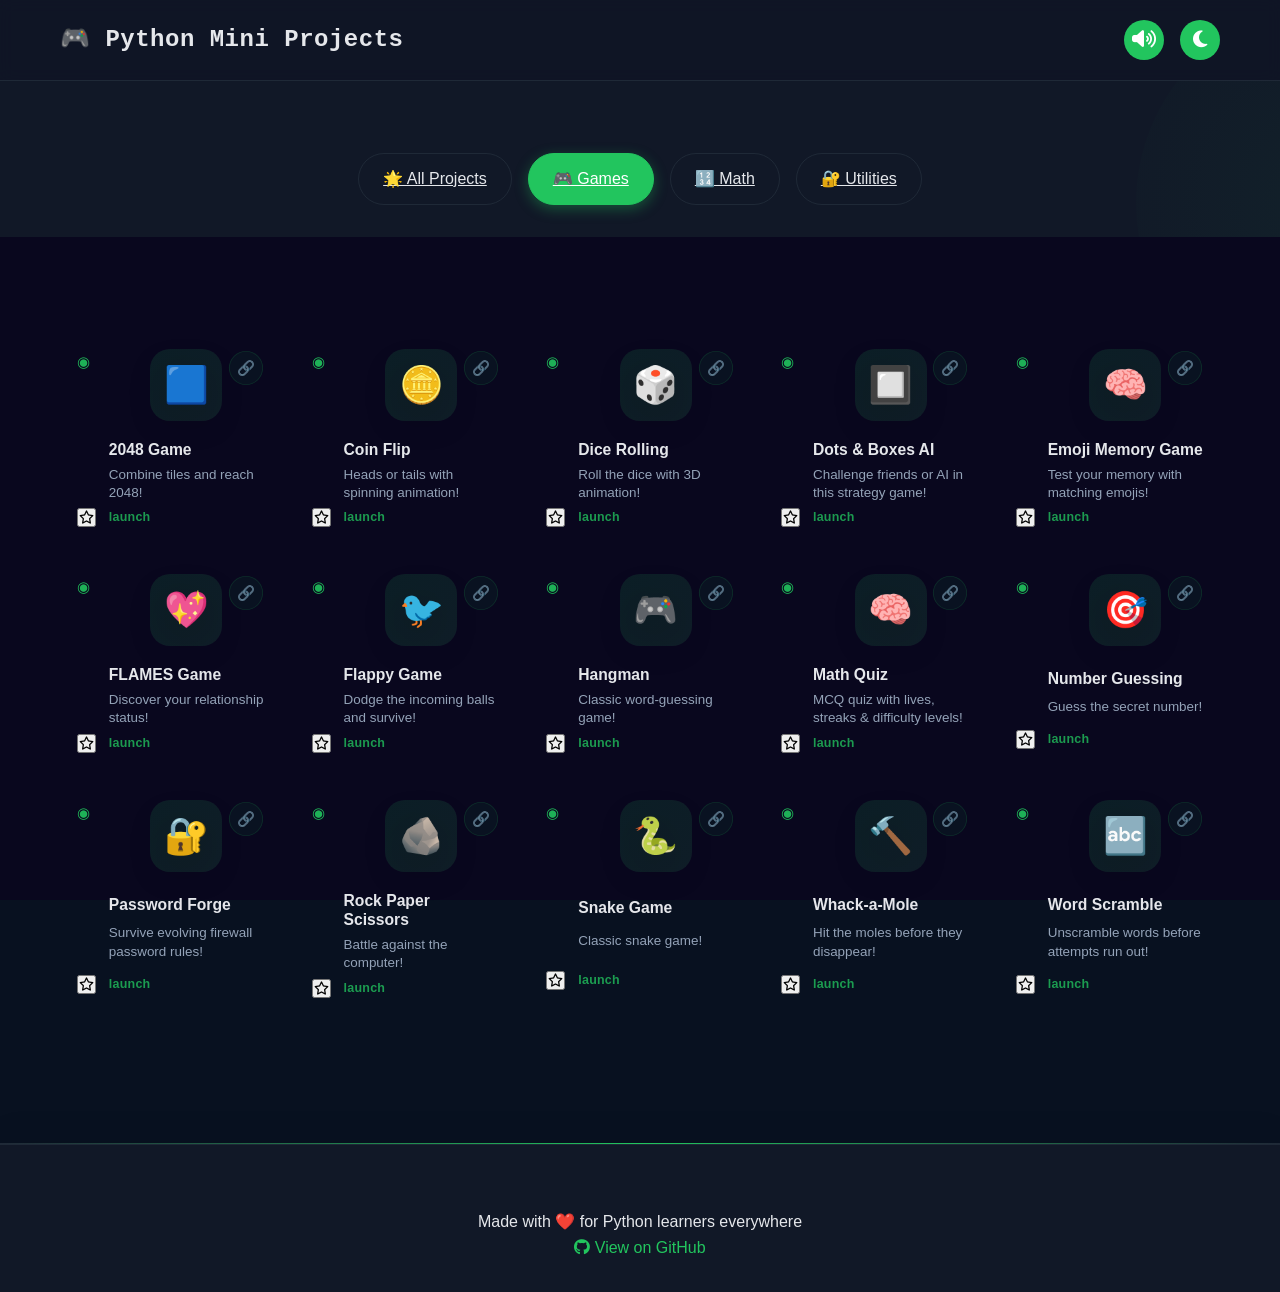
==== web-app/games.html @ 98b69ad3 "Merge pull request #432 from nishtha-agarwal-211/fix/ui-distortion-sorting-419 fix(web-app): fix UI " ====
<!DOCTYPE html>
<html lang="en">

<head>
    <meta charset="UTF-8">
    <meta name="viewport" content="width=device-width, initial-scale=1.0">
    <meta name="description" content="Play beginner-friendly Python game projects in your browser—arcade games, puzzles, and more.">
    <meta name="color-scheme" content="dark light">
    <meta id="themeColorMeta" name="theme-color" content="#0f172a">
    <meta property="og:title" content="Games — Python Mini Projects">
    <meta property="og:description" content="Interactive games—no install required.">
    <meta property="og:type" content="website">
    <title>Games - Python Mini Projects</title>
    <link rel="icon" href="assets/favicon.svg" type="image/svg+xml">
    <link rel="stylesheet" href="css/styles.css">
    <link rel="stylesheet" href="https://cdnjs.cloudflare.com/ajax/libs/font-awesome/6.4.0/css/all.min.css">
    <style>
        /* ── Page background ── */
        body[data-page="games"] {
            background-image: url('assets/games-bg.jpg');
            background-size: cover;
            background-attachment: fixed;
            background-position: center;
        }

        /* Overlay so cards stay readable */
        body[data-page="games"]::before {
            content: '';
            position: fixed;
            inset: 0;
            background: rgba(10, 4, 30, 0.72);
            z-index: 0;
            pointer-events: none;
        }

        body[data-page="games"] .navbar,
        body[data-page="games"] main,
        body[data-page="games"] .footer {
            position: relative;
            z-index: 1;
        }

        /* Light mode overlay */
        [data-theme="light"] body[data-page="games"]::before {
            background: rgba(237, 233, 254, 0.80);
        }

        /* Active tab highlight for this page */
        .tab[data-category="games"] {
            background: var(--primary-color);
            border-color: var(--primary-color);
            color: white;
        }
    </style>
</head>

<body data-page="games">
    <a href="#main-content" class="skip-link">🚀 Skip to main content</a>

    <!-- Navigation -->
    <nav class="navbar" aria-label="Primary">
        <div class="container">
            <div class="logo">
                <h1>🎮 Python Mini Projects</h1>
            </div>
            <div class="nav-controls">
                <button type="button" class="sound-toggle" id="soundToggle" aria-label="Mute sounds">
                    <i class="fas fa-volume-up" aria-hidden="true"></i>
                </button>
                <button type="button" class="theme-toggle" id="themeToggle" aria-label="Switch to light mode">
                    <i class="fas fa-moon" aria-hidden="true"></i>
                </button>
            </div>
        </div>
    </nav>

    <main id="main-content" tabindex="-1">

        <!-- Category Tabs -->
        <section class="tabs-section" aria-label="Project categories">
            <div class="container">
                <div class="tabs-wrapper">
                    <div class="tabs" role="tablist" aria-label="Project categories">
                        <a href="index.html" class="tab" role="tab">🌟 All Projects</a>
                        <a href="games.html" class="tab active" role="tab" aria-selected="true">🎮 Games</a>
                        <a href="math.html" class="tab" role="tab">🔢 Math</a>
                        <a href="utilities.html" class="tab" role="tab">🔐 Utilities</a>
                    </div>
                </div>
            </div>
        </section>

        <!-- Projects Grid — Games only -->
        <section class="projects-section" aria-label="Game Projects">
            <div class="container">
                <div class="projects-grid" id="projectsGrid">

                    <div class="project-card" data-category="games" data-project="2048-game">
                        <div class="card-icon">🟦</div>
                        <h3>2048 Game</h3>
                        <p>Combine tiles and reach 2048!</p>
                        <button class="btn-play">Try It</button>
                    </div>

                    <div class="project-card" data-category="games" data-project="coin-flip">
                        <div class="card-icon">🪙</div>
                        <h3>Coin Flip</h3>
                        <p>Heads or tails with spinning animation!</p>
                        <button class="btn-play">Try It</button>
                    </div>

                    <div class="project-card" data-category="games" data-project="dice-rolling">
                        <div class="card-icon">🎲</div>
                        <h3>Dice Rolling</h3>
                        <p>Roll the dice with 3D animation!</p>
                        <button class="btn-play">Try It</button>
                    </div>

                    <div class="project-card" data-category="games" data-project="dots-boxes">
                        <div class="card-icon">🔲</div>
                        <h3>Dots &amp; Boxes AI</h3>
                        <p>Challenge friends or AI in this strategy game!</p>
                        <button class="btn-play">Try It</button>
                    </div>

                    <div class="project-card" data-category="games" data-project="emoji-memory">
                        <div class="card-icon">🧠</div>
                        <h3>Emoji Memory Game</h3>
                        <p>Test your memory with matching emojis!</p>
                        <button class="btn-play">Try It</button>
                    </div>

                    <div class="project-card" data-category="games" data-project="flames">
                        <div class="card-icon">💖</div>
                        <h3>FLAMES Game</h3>
                        <p>Discover your relationship status!</p>
                        <button class="btn-play">Try It</button>
                    </div>

                    <div class="project-card" data-category="games" data-project="flappy-game">
                        <div class="card-icon">🐦</div>
                        <h3>Flappy Game</h3>
                        <p>Dodge the incoming balls and survive!</p>
                        <button class="btn-play">Try It</button>
                    </div>

                    <div class="project-card" data-category="games" data-project="hangman">
                        <div class="card-icon">🎮</div>
                        <h3>Hangman</h3>
                        <p>Classic word-guessing game!</p>
                        <button class="btn-play">Try It</button>
                    </div>

                    <div class="project-card" data-category="games" data-project="math-quiz">
                        <div class="card-icon">🧠</div>
                        <h3>Math Quiz</h3>
                        <p>MCQ quiz with lives, streaks & difficulty levels!</p>
                        <button class="btn-play">Try It</button>
                    </div>

                    <div class="project-card" data-category="games" data-project="number-guessing">
                        <div class="card-icon">🎯</div>
                        <h3>Number Guessing</h3>
                        <p>Guess the secret number!</p>
                        <button class="btn-play">Try It</button>
                    </div>

                    <div class="project-card" data-category="games" data-project="password-forge">
                        <div class="card-icon">🔐</div>
                        <h3>Password Forge</h3>
                        <p>Survive evolving firewall password rules!</p>
                        <button class="btn-play">Try It</button>
                    </div>

                    <div class="project-card" data-category="games" data-project="rock-paper-scissor">
                        <div class="card-icon">🪨</div>
                        <h3>Rock Paper Scissors</h3>
                        <p>Battle against the computer!</p>
                        <button class="btn-play">Try It</button>
                    </div>

                    <div class="project-card" data-category="games" data-project="snake-game">
                        <div class="card-icon">🐍</div>
                        <h3>Snake Game</h3>
                        <p>Classic snake game!</p>
                        <button class="btn-play">Try It</button>
                    </div>

                    <div class="project-card" data-category="games" data-project="whack-a-mole">
                        <div class="card-icon">🔨</div>
                        <h3>Whack-a-Mole</h3>
                        <p>Hit the moles before they disappear!</p>
                        <button class="btn-play">Try It</button>
                    </div>

                    <div class="project-card" data-category="games" data-project="word-scramble">
                        <div class="card-icon">🔤</div>
                        <h3>Word Scramble</h3>
                        <p>Unscramble words before attempts run out!</p>
                        <button class="btn-play">Try It</button>
                    </div>

                </div><!-- /projects-grid -->
            </div>
        </section>

    </main>

    <!-- Project Modal -->
    <div class="modal" id="projectModal" role="dialog" aria-modal="true"
         aria-labelledby="modalDialogTitle" aria-hidden="true">
        <div class="modal-content">
            <h2 id="modalDialogTitle" class="modal-dialog-title visually-hidden" tabindex="-1">Interactive project</h2>
            <button type="button" class="modal-close" id="modalClose"
                    aria-label="Close project dialog">&times;</button>
            <div id="modalBody"></div>
        </div>
    </div>

    <button type="button" class="back-to-top" id="backToTop" aria-label="Back to top" title="Back to top">
        <i class="fas fa-arrow-up" aria-hidden="true"></i>
    </button>

    <footer class="footer">
        <div class="container">
            <p>Made with ❤️ for Python learners everywhere</p>
            <p>
                <a href="https://github.com/steam-bell-92/python-mini-project"
                   target="_blank" rel="noopener noreferrer">
                    <i class="fab fa-github" aria-hidden="true"></i> View on GitHub
                </a>
            </p>
        </div>
    </footer>

    <script src="js/audio.js"></script>
    <script src="js/projects/rock-paper-scissor.js"></script>
    <script src="js/projects/dice-rolling.js"></script>
    <script src="js/projects/coin-flip.js"></script>
    <script src="js/projects/number-guessing.js"></script>
    <script src="js/projects/hangman.js"></script>
    <script src="js/projects/flames.js"></script>
    <script src="js/projects/dots-boxes.js"></script> 
    <script src="js/projects/password-forge.js"></script> 
    <script src="js/projects/snake.js"></script> 
    <script src="js/projects/emoji-memory-game.js"></script>
    <script src="js/projects/whack-a-mole.js"></script>
    <script src="js/projects/2048-game.js"></script>        
    <script src="js/projects/fibonacci.js"></script>
    <script src="js/projects/pascal-triangle.js"></script>
    <script src="js/projects/calculator.js"></script>
    <script src="js/projects/collatz.js"></script>
    <script src="js/projects/armstrong.js"></script>
    <script src="js/projects/prime-analyzer.js"></script>
    <script src="js/projects/projectile-motion.js"></script>
    <script src="js/projects/progression-recognizer.js"></script>
    <script src="js/projects/coordinate-polar-transform.js"></script>
    <script src="js/projects/derivative-calculator.js"></script>
    <script src="js/projects/morse-code.js"></script>
    <script src="js/projects/tower-of-hanoi.js"></script>
    <script src="js/projects/math-quiz.js"></script>
    <script src="js/projects/simon-says.js"></script>
    <script src="js/projects/flappy-game.js"></script>
    <script src="js/projects/tic-tac-toe.js"></script>
    <script src="js/projects/2048-game.js"></script>
    <script src="js/projects/dots-boxes.js"></script>
    <script src="js/projects/emoji-memory-game.js"></script>
    <script src="js/projects/number-converter.js"></script>
    <script src="js/projects/password-forge.js"></script>
    <script src="js/projects/typing-speed-tester.js"></script>
    <script src="js/projects/whack-a-mole.js"></script>
    <script src="js/projects/word-scramble.js"></script>
    <script src="js/projects/snake.js"></script>
    <script src="js/projects/spot-the-difference.js"></script>
    <script src="js/projects.js"></script>
    <script src="js/main.js"></script>

</body>
</html>
---- web-app/css/styles.css ----
/* ── Google Fonts ── */
@import url('https://fonts.googleapis.com/css2?family=Fredoka:wght@400;500;600;700&family=DM+Sans:ital,opsz,wght@0,9..40,300;0,9..40,400;0,9..40,500;0,9..40,600;1,9..40,400&display=swap');

/* ═══════════════════════════════════════
   CSS VARIABLES
═══════════════════════════════════════ */
:root {
    --accent-color: #22c55e;
    --primary-color: var(--accent-color);
    --secondary-color: #06b6d4;
    --success-color: #10b981;
    --danger-color: #ef4444;
    --warning-color: #f59e0b;
    --bg-color: #081120;
    --surface-color: #111827;
    --panel-color: #0f172a;
    --control-color: #172033;
    --text-color: #e5e7eb;
    --text-secondary: #94a3b8;
    --border-color: #1f2937;
    --accent-soft: rgba(34, 197, 94, 0.14);
    --accent-border: rgba(34, 197, 94, 0.35);
    --overlay-color: rgba(8, 17, 32, 0.78);
    --on-accent: #ffffff;
    --shadow: 0 10px 30px rgba(0, 0, 0, 0.3);
    --shadow-modal: 0 25px 50px -12px rgba(0, 0, 0, 0.45);
    --transition: all 0.3s cubic-bezier(0.4, 0, 0.2, 1);
    --transition-fast: 0.15s cubic-bezier(0.4, 0, 0.2, 1);
    --motion-duration: 0.3s;

    --hero-green-200: #bbf7d0;
    --hero-green-300: #86efac;
    --hero-green-400: #4ade80;
    --hero-green-500: #22c55e;
    --hero-green-600: #05431c;
    --hero-green-nav-bg:  #0d2118;
    --hero-green-border:  rgba(74, 222, 128, 0.35);
    --hero-green-glow:    rgba(34, 197, 94, 0.28);
    --hero-font-display: 'Fredoka', 'Segoe UI', sans-serif;
    --hero-font-body:    'DM Sans', 'Segoe UI', sans-serif;
}

[data-theme="light"] {
    --primary-color:   #16a34a;
    --secondary-color: #22c55e;
    --bg-color:        #f0fdf4;
    --surface-color:   #ffffff;
    --border-color:    #bbf7d0;
    --shadow: 0 20px 60px rgba(34, 197, 94, 0.22);
    --shadow-modal: 0 35px 80px -12px rgba(22, 163, 74, 0.35);
    --text-color:      #0f172a;
    --text-secondary:  #64748b;

    --hero-green-nav-bg:  #e8faf0;
    --hero-green-border:  rgba(22, 163, 74, 0.30);
    --hero-green-glow:    rgba(22, 163, 74, 0.15);
}

/* ═══════════════════════════════════════
   RESET & BASE
═══════════════════════════════════════ */
*, *::before, *::after {
    margin: 0;
    padding: 0;
    box-sizing: border-box;
}

html {
    scroll-behavior: smooth;
}

[data-theme="light"] {
    --bg-color: #f8fafc;
    --surface-color: #ffffff;
    --panel-color: #f1f5f9;
    --control-color: #ffffff;
    --text-color: #1f2937;
    --text-secondary: #6b7280;
    --border-color: #d8dee8;
    --accent-soft: rgba(34, 197, 94, 0.1);
    --accent-border: rgba(34, 197, 94, 0.26);
    --overlay-color: rgba(15, 23, 42, 0.46);
    --shadow: 0 10px 30px rgba(0, 0, 0, 0.1);
    --shadow-modal: 0 25px 50px -12px rgba(15, 23, 42, 0.18);
}

* {
    margin: 0;
    padding: 0;
    box-sizing: border-box;
}

body {
    font-family: 'Space Grotesk', 'Segoe UI', sans-serif;
    background: var(--bg-color);
    color: var(--text-color);
    line-height: 1.6;
    transition: background-color var(--motion-duration) ease, color var(--motion-duration) ease;
    /* padding-bottom: 6rem; */
}

#main-content {
    scroll-margin-top: 5.5rem;
}

.container {
    max-width: 1200px;
    margin: 0 auto;
    padding: 0 20px;
}

/* ═══════════════════════════════════════
   NAVBAR
═══════════════════════════════════════ */
.navbar {
    background: color-mix(in srgb, var(--surface-color) 86%, transparent);
    backdrop-filter: blur(8px);
    padding: 1.25rem 0;
    position: sticky;
    top: 0;
    z-index: 1000;
    border-bottom: 1px solid var(--border-color);
}

.navbar .container {
    display: flex;
    justify-content: space-between;
    align-items: center;
    gap: 2rem;
}

.navbar-brand {
    display: flex;
    align-items: baseline;
    gap: 1.5rem;
}

.logo {
    display: flex;
    align-items: center;
}

.navbar-tagline {
    font-size: 0.875rem;
    color: var(--text-secondary);
    font-family: 'Space Grotesk', sans-serif;
    font-weight: 500;
    letter-spacing: 0.025em;
    opacity: 0.85;
    white-space: nowrap;
}

.logo h1 {
    font-size: 1.5rem;
    color: var(--text-color);
    font-family: 'IBM Plex Mono', monospace;
    font-weight: 600;
    letter-spacing: 0.5px;
    display: flex;
    align-items: baseline;
    gap: 0;
    margin: 0;
}

.logo-py {
    font-family: 'IBM Plex Mono', monospace;
    font-weight: 400;
    font-size: 1.1rem;
    color: var(--text-secondary);
    letter-spacing: 0.02em;
}

.logo-mini {
    font-family: 'Space Grotesk', sans-serif;
    font-weight: 700;
    font-size: 1.3rem;
    color: var(--text-color);
    margin: 0 0.15rem;
}

.logo-parens {
    font-family: 'IBM Plex Mono', monospace;
    font-weight: 600;
    color: var(--accent-color);
    font-size: 1.1rem;
    margin-left: 0.1rem;
}

.logo-icon {
    width: 42px;
    height: 42px;
    color: var(--hero-green-400) !important;
    stroke-width: 2;
    filter: drop-shadow(0 0 6px var(--hero-green-glow));
    flex-shrink: 0;
}

.nav-controls {
    display: flex;
    gap: 1rem;
    align-items: center;
}

.theme-toggle,
.sound-toggle {
    background: var(--accent-color);
    border: none;
    color: var(--on-accent);
    width: 40px;
    height: 40px;
    border-radius: 50%;
    cursor: pointer;
    font-size: 1.2rem;
    transition: var(--transition);
    display: flex;
    align-items: center;
    justify-content: center;
}

.theme-toggle:hover, .sound-toggle:hover {
    background: rgba(74, 222, 128, 0.28);
    box-shadow: 0 0 14px var(--hero-green-glow);
    color: var(--hero-green-200);
    transform: scale(1.1);
    box-shadow: 0 0 15px rgba(34, 197, 94, 0.4);
}

.theme-toggle:active, .sound-toggle:active {
    transform: scale(0.95);
}

/* ═══════════════════════════════════════
   HERO SECTION
═══════════════════════════════════════ */
/* .hero-section {
    position: relative;
    padding: 9rem 0;
    min-height: 520px;
    text-align: center;
    overflow: hidden;
    background: var(--hero-green-nav-bg);
} */


/* Canvas fills the full hero */
#boardCanvas {
    position: absolute;
    inset: 0;
    width: 100% !important;
    height: 100% !important;
    z-index: 0;
    pointer-events: none;
    opacity: 0.82;
    display: block;
}

/* Old purple blobs — killed */
.hero-background { background: transparent; }
.hero-background::before,
.hero-background::after { display: none; }

/* Vignette fade at bottom of hero */
.hero-section::after {
    content: '';
    position: absolute;
    bottom: 0;
    left: 0;
    right: 0;
    bottom: 0;
    pointer-events: none;
    z-index: 0;
}

.hero-code-snippets {
    position: absolute;
    inset: 0;
    z-index: 1;
    overflow: hidden;
    pointer-events: none;
}

.code-snippet {
    position: absolute;
    color: color-mix(in srgb, var(--text-secondary) 74%, var(--accent-color));
    font-family: 'IBM Plex Mono', monospace;
    font-size: clamp(0.72rem, 1.2vw, 0.92rem);
    letter-spacing: 0.02em;
    opacity: 0.5;
    text-shadow: 0 0 18px rgba(34, 197, 94, 0.18);
    white-space: nowrap;
    transform-origin: center;
}

.snippet-one {
    top: 15%;
    left: 10%;
    animation: codeFloatOne 18s ease-in-out infinite;
}

.snippet-two {
    top: 25%;
    right: 10%;
    opacity: 0.5;
    animation: codeFloatTwo 22s ease-in-out infinite;
}

.snippet-three {
    top: 50%;
    left: 12%;
    opacity: 0.5;
    animation: codeFloatThree 20s ease-in-out infinite;
}

.snippet-four {
    top: 60%;
    right: 8%;
    animation: codeFloatTwo 24s ease-in-out infinite reverse;
}

.snippet-five {
    top: 75%;
    left: 15%;
    animation: codeFloatOne 21s ease-in-out infinite reverse;
}

.snippet-six {
    top: 20%;
    right: 25%;
    opacity: 0.42;
    animation: codeFloatThree 26s ease-in-out infinite;
}

.snippet-seven {
    top: 80%;
    right: 18%;
    opacity: 0.42;
    animation: codeFloatTwo 28s ease-in-out infinite;
}

[data-theme="light"] .code-snippet {
    color: color-mix(in srgb, var(--text-secondary) 70%, var(--accent-color));
    opacity: 0.5;
    text-shadow: none;
}

@keyframes codeFloatOne {
    0%,
    100% {
        transform: translate3d(0, 0, 0) rotate(4deg);
    }

    50% {
        transform: translate3d(-12px, 9px, 0) rotate(-2deg);
    }
}

@keyframes codeFloatTwo {
    0%,
    100% {
        transform: translate3d(0, 0, 0) rotate(-5deg);
    }

    50% {
        transform: translate3d(10px, -8px, 0) rotate(3deg);
    }
}

@keyframes codeFloatThree {
    0%,
    100% {
        transform: translate3d(0, 0, 0) rotate(-3deg);
    }

    50% {
        transform: translate3d(14px, 7px, 0) rotate(2deg);
    }
}

.hero-background.color-bends-container {
    position: absolute;
}

.color-bends-container {
    position: relative;
    width: 100%;
    height: 100%;
    overflow: hidden;
    isolation: isolate;
    background:
        radial-gradient(circle at top left, rgba(34, 197, 94, 0.12), transparent 40%),
        #081120;
}

[data-theme="light"] .color-bends-container {
    background:
        radial-gradient(circle at top left, rgba(34, 197, 94, 0.08), transparent 42%),
        #f8fafc;
}

.color-bends-container::before,
.color-bends-container::after {
    content: '';
    position: absolute;
    pointer-events: none;
}

.color-bends-container::before {
    inset: 0;
    background:
        linear-gradient(rgba(148, 163, 184, 0.035) 1px, transparent 1px),
        linear-gradient(90deg, rgba(148, 163, 184, 0.025) 1px, transparent 1px);
    background-size: 36px 36px;
    mask-image: linear-gradient(to bottom, rgba(0, 0, 0, 0.72), transparent 78%);
    opacity: 0.65;
}

.color-bends-container::after {
    inset: 0;
    background: linear-gradient(to bottom, transparent 0%, rgba(8, 17, 32, 0.72) 100%);
    opacity: 0.78;
}

[data-theme="light"] .color-bends-container::before {
    opacity: 0.35;
}

[data-theme="light"] .color-bends-container::after {
    background: linear-gradient(to bottom, transparent 0%, rgba(248, 250, 252, 0.72) 100%);
    opacity: 0.72;
}

.hero-content {
    position: relative;
    z-index: 2;
    max-width: 800px;
    margin: 0 auto;
    padding-top: 15px;
    text-align: center;
    display: flex;
    flex-direction: column;
    align-items: center;
}

.hero-kicker {
    color: var(--accent-color);
    font-family: 'IBM Plex Mono', monospace;
    font-size: 0.78rem;
    font-weight: 600;
    letter-spacing: 0.12em;
    margin-bottom: 1rem;
    text-transform: uppercase;
    animation: fadeInUp 0.7s ease;
}

.hero-title {
    font-size: clamp(2.45rem, 7vw, 4.75rem);
    font-weight: 700;
    margin-bottom: 1rem;
    color: var(--text-color);
    animation: fadeInUp 0.7s ease;
    line-height: 1.1;
    max-width: none;
}

.hero-subtitle {
    font-size: 1.05rem;
    color: var(--text-secondary);
    margin-bottom: 1rem;
    animation: fadeInUp 0.7s ease 0.2s both;
    font-weight: 500;
    max-width: 560px;
}

.hero-meta {
    display: flex;
    justify-content: center;
    flex-wrap: wrap;
    gap: 0.5rem 1rem;
    color: var(--text-secondary);
    font-family: 'IBM Plex Mono', monospace;
    font-size: 0.78rem;
    margin-bottom: 2.25rem;
    opacity: 0.82;
    animation: fadeInUp 0.7s ease 0.3s both;
}

.hero-meta span {
    display: inline-flex;
    align-items: center;
    gap: 0.45rem;
}

.hero-meta span::before {
    content: '';
    width: 4px;
    height: 4px;
    border-radius: 50%;
    background: var(--accent-color);
    opacity: 0.72;
}

[data-theme="light"] .hero-subtitle { color: #14532d; }

.hero-features {
    display: flex;
    gap: 1.05rem;
    justify-content: center;
    flex-wrap: wrap;
    margin-bottom: 1.1rem;
    animation: fadeInUp 0.7s ease 0.4s both;
}

.hero-content .btn-random-project {
    animation: fadeInUp 0.7s ease 0.6s both;
}

/* ═══════════════════════════════════════
   FEATURE BADGES (hero category tabs)
═══════════════════════════════════════ */
.feature-badge {
    position: relative;
    display: inline-flex;
    align-items: center;
    gap: 0.38rem;
    background: transparent;
    padding: 0.15rem 0 0.35rem;
    border: 0;
    border-radius: 0;
    transition: color 0.2s ease;
    cursor: pointer;
    font-size: 0.82rem;
    font-family: 'IBM Plex Mono', monospace;
    color: var(--text-secondary);
    text-transform: lowercase;
}

.feature-badge.active {
    background: transparent;
    border-color: transparent;
    box-shadow: none;
    color: var(--text-color);
}

.feature-badge.active .feature-label {
    color: var(--text-color);
}

.feature-badge:hover {
    transform: none;
    box-shadow: none;
    border-color: transparent;
    color: var(--text-color);
}

.feature-badge::before {
    content: '';
    width: 5px;
    height: 5px;
    border-radius: 50%;
    background: var(--border-color);
    transition: background-color 0.2s ease, box-shadow 0.2s ease;
}

.feature-badge::after {
    content: '';
    position: absolute;
    left: 0;
    right: 0;
    bottom: 0;
    height: 1px;
    background: var(--accent-color);
    opacity: 0;
    transform: scaleX(0.4);
    transform-origin: left;
    transition: opacity 0.2s ease, transform 0.2s ease;
}

.feature-badge:hover::after,
.feature-badge.active::after {
    opacity: 1;
    transform: scaleX(1);
}

.feature-badge.active::before {
    background: var(--accent-color);
    box-shadow: 0 0 10px rgba(34, 197, 94, 0.55);
}

.feature-icon {
    display: none;
}

.feature-label {
    font-weight: 600;
    color: currentColor;
}

.btn-explore {
    background: var(--accent-color);
    color: var(--on-accent);
    border: none;
    padding: 1rem 2.5rem;
    font-size: 1.1rem;
    font-weight: 600;
    border-radius: 50px;
    cursor: pointer;
    transition: var(--transition);
    box-shadow: 0 10px 30px rgba(34, 197, 94, 0.3);
    animation: fadeInUp 0.7s ease 0.6s both;
    display: inline-block;
}

.btn-explore:hover {
    transform: translateY(-3px);
    box-shadow: 0 15px 45px rgba(34, 197, 94, 0.4);
}

.btn-explore:active {
    transform: translateY(-1px);
}

.badge {
    background: var(--surface-color);
    padding: 0.5rem 1.5rem;
    border-radius: 50px;
    font-size: 1rem;
    border: 1px solid var(--border-color);
    transition: var(--transition);
    display: inline-flex;
    align-items: center;
    gap: 0.5rem;
    white-space: nowrap;
    box-shadow: 0 4px 18px var(--hero-green-glow);
}

.btn-random-project:hover {
    background: linear-gradient(135deg, var(--hero-green-500), var(--hero-green-400));
    border-color: var(--hero-green-400);
    transform: translateY(-2px);
    box-shadow: 0 8px 28px rgba(74, 222, 128, 0.45);
}

.btn-random-project:active { transform: translateY(0); }
.btn-random-project i { font-size: 1.1rem; }

.btn-random-project.shuffle {
    animation: shuffle 0.6s cubic-bezier(0.68, -0.55, 0.265, 1.55);
}

/* ═══════════════════════════════════════
   TABS SECTION (search + filter bar)
═══════════════════════════════════════ */
.tabs-section {
    padding: 3rem 0 2rem;
    background: var(--surface-color);
    position: relative;
    overflow: hidden;
}

.tabs-section::before {
    content: '';
    position: absolute;
    top: -50%;
    right: -20%;
    width: 400px;
    height: 400px;
    background: radial-gradient(circle, rgba(34, 197, 94, 0.05), transparent);
    border-radius: 50%;
    pointer-events: none;
    animation: float 6s ease-in-out infinite;
}

.tabs-section .container {
    display: flex;
    flex-direction: column;
    gap: 2rem;
    position: relative;
    z-index: 1;
}

/* ===== THEMED COMPONENTS ===== */
.project-content,
.ui-panel {
    background: var(--surface-color);
    border: 1px solid var(--border-color);
    border-radius: 16px;
    color: var(--text-color);
    box-shadow: var(--shadow);
}

.project-content {
    padding: 1.5rem;
}

.ui-subpanel {
    background: var(--panel-color);
    border: 1px solid var(--border-color);
    border-radius: 12px;
    color: var(--text-color);
}

.ui-stat,
.score-box,
.score-card {
    background: var(--accent-soft);
    border: 1px solid var(--accent-border);
    border-radius: 10px;
    color: var(--text-color);
}

.ui-button,
.game-btn,
.control-btn,
.btn-primary {
    background: var(--accent-color);
    border: 1px solid var(--accent-color);
    border-radius: 10px;
    color: var(--on-accent);
    cursor: pointer;
    font-family: inherit;
    font-weight: 700;
    transition: var(--transition);
}

.ui-button:hover,
.game-btn:hover,
.control-btn:hover,
.btn-primary:hover {
    box-shadow: 0 8px 24px rgba(34, 197, 94, 0.28);
    transform: translateY(-2px);
}

.ui-input {
    background: var(--control-color);
    border: 1px solid var(--border-color);
    border-radius: 10px;
    color: var(--text-color);
    font-family: inherit;
}

.ui-canvas-frame {
    background: var(--panel-color);
    border: 2px solid var(--accent-border);
    border-radius: 12px;
    box-shadow: var(--shadow);
}

/* ===== MODERN SEARCH BAR ===== */
.search-section {
    position: relative;
    margin-bottom: 2rem;
}

.search-wrapper {
    position: relative;
    display: flex;
    align-items: center;
    justify-content: space-between;
    max-width: 600px;
    margin: 0 auto;
    width: 100%;
    height: 56px;

    /* Glassmorphism: Blur effect with fallback */
    background: color-mix(in srgb, var(--control-color) 88%, transparent);
    backdrop-filter: blur(20px) saturate(180%);
    -webkit-backdrop-filter: blur(20px) saturate(180%);

    /* Styling - More prominent border and glow */
    border: 2px solid var(--accent-border);
    border-radius: 50px;
    padding: 0 1.5rem;

    /* Shadows and glow - More visible */
    box-shadow:
        inset 0 1px 2px 0 color-mix(in srgb, var(--surface-color) 70%, transparent),
        0 10px 30px -14px rgba(99, 102, 241, 0.45);
    transition: all 0.4s cubic-bezier(0.4, 0, 0.2, 1);
}

.search-wrapper:hover {
    border-color: var(--accent-color);
    background: var(--control-color);
    box-shadow:
        0 12px 34px -16px rgba(99, 102, 241, 0.5);
}

.search-wrapper:focus-within {
    border-color: var(--accent-color);
    background: var(--control-color);
    box-shadow:
        0 0 0 3px var(--accent-soft),
        0 20px 46px -24px rgba(99, 102, 241, 0.6);
    animation: searchGlow 3s ease-in-out infinite;
}

@keyframes searchGlow {

    0%,
    100% {
        box-shadow:
            inset 0 1px 3px 0 rgba(99, 102, 241, 0.15),
            inset 0 -1px 2px 0 rgba(0, 0, 0, 0.5),
            0 0 0 2px rgba(99, 102, 241, 0.4),
            0 20px 60px -10px rgba(99, 102, 241, 0.5),
            0 0 50px -5px rgba(99, 102, 241, 0.35);
    }

    50% {
        box-shadow:
            inset 0 1px 3px 0 rgba(139, 92, 246, 0.2),
            inset 0 -1px 2px 0 rgba(0, 0, 0, 0.5),
            0 0 0 2px rgba(139, 92, 246, 0.5),
            0 25px 70px -10px rgba(99, 102, 241, 0.6),
            0 0 60px -5px rgba(139, 92, 246, 0.4);
    }
}

.search-icon-wrapper {
    display: flex;
    align-items: center;
    justify-content: center;
    margin-right: 0.75rem;
    color: var(--accent-color);
    flex-shrink: 0;
}

.search-icon {
    font-size: 1.2rem;
    transition: all 0.3s ease;
}

.search-wrapper:focus-within .search-icon {
    color: var(--accent-color);
    transform: scale(1.1);
}

.search-input {
    flex: 1;
    background: transparent;
    border: none;
    color: var(--text-color);
    font-size: 1.05rem;
    font-weight: 500;
    outline: none;
    padding: 0.8rem 0.5rem;
    font-family: inherit;
    min-width: 0;
    height: 100%;
}

.search-input::placeholder {
    color: var(--text-secondary);
    font-weight: 400;
}

.search-input:-webkit-autofill,
.search-input:-webkit-autofill:hover,
.search-input:-webkit-autofill:focus,
.search-input:-webkit-autofill:active {
    -webkit-box-shadow: 0 0 0 1000px transparent inset;
    -webkit-text-fill-color: var(--text-color);
}

.search-shortcut {
    display: flex;
    align-items: center;
    margin-left: 0.5rem;
    opacity: 0.7;
    transition: all 0.3s ease;
    font-size: 0.8rem;
    white-space: nowrap;
}

.search-wrapper:focus-within .search-shortcut {
    opacity: 0;
    display: none;
}

.search-shortcut kbd {
    background: var(--accent-soft);
    border: 1px solid var(--accent-border);
    border-radius: 6px;
    padding: 0.35rem 0.6rem;
    font-family: 'Courier New', monospace;
    font-size: 0.8rem;
    font-weight: 600;
    color: var(--accent-color);
    box-shadow: 0 2px 0 rgba(0, 0, 0, 0.1);
}

.search-loader {
    display: flex;
    align-items: center;
    justify-content: center;
    margin: 0 0.5rem;
    flex-shrink: 0;
}

.spinner {
    width: 18px;
    height: 18px;
    border: 2.5px solid rgba(99, 102, 241, 0.2);
    border-top-color: rgba(99, 102, 241, 0.9);
    border-radius: 50%;
    animation: spin 1s linear infinite;
}

@keyframes spin {
    to {
        transform: rotate(360deg);
    }
}

.search-clear-btn {
    background: none;
    border: none;
    color: rgba(99, 102, 241, 0.7);
    cursor: pointer;
    font-size: 1.2rem;
    padding: 0.4rem 0.6rem;
    margin-left: 0.25rem;
    transition: all 0.2s ease;
    border-radius: 50%;
    display: flex;
    align-items: center;
    justify-content: center;
    width: 40px;
    height: 40px;
    flex-shrink: 0;
}

.search-clear-btn:hover {
    background: rgba(99, 102, 241, 0.15);
    color: rgba(99, 102, 241, 1);
    transform: rotate(90deg) scale(1.1);
}

.search-clear-btn:focus {
    outline: 2px solid rgba(99, 102, 241, 0.6);
    outline-offset: 2px;
}

.search-clear-btn:active {
    transform: rotate(90deg) scale(0.95);
}

/* ===== AUTOCOMPLETE DROPDOWN ===== */
.search-dropdown {
    position: absolute;
    top: 100%;
    left: 50%;
    transform: translateX(-50%);
    width: calc(100% + 4rem);
    max-width: 600px;
    margin-top: 0.75rem;
    background: color-mix(in srgb, var(--surface-color) 94%, transparent);
    backdrop-filter: blur(15px);
    -webkit-backdrop-filter: blur(15px);
    border: 2px solid var(--accent-border);
    border-radius: 20px;
    box-shadow:
        var(--shadow-modal),
        0 0 36px rgba(99, 102, 241, 0.08);
    z-index: 1000;
    animation: dropdownSlideIn 0.3s cubic-bezier(0.4, 0, 0.2, 1);
}

@keyframes dropdownSlideIn {
    from {
        opacity: 0;
        transform: translateX(-50%) translateY(-10px);
    }

    to {
        opacity: 1;
        transform: translateX(-50%) translateY(0);
    }
}

.dropdown-content {
    max-height: 400px;
    overflow-y: auto;
    padding: 0;
}

.dropdown-section {
    padding: 0.75rem 0;
    border-bottom: 1px solid rgba(99, 102, 241, 0.1);
}

.dropdown-section:last-child {
    border-bottom: none;
}

.dropdown-section-title {
    padding: 0.5rem 1.5rem;
    font-size: 0.8rem;
    font-weight: 700;
    text-transform: uppercase;
    letter-spacing: 0.5px;
    color: var(--text-secondary);
    display: flex;
    align-items: center;
    gap: 0.5rem;
    opacity: 0.7;
}

.dropdown-section-title i {
    font-size: 0.75rem;
}

.dropdown-list {
    display: flex;
    flex-direction: column;
}

.dropdown-item {
    padding: 0.75rem 1.5rem;
    cursor: pointer;
    transition: all 0.2s ease;
    display: flex;
    align-items: center;
    gap: 0.75rem;
    color: var(--text-secondary);
    border-left: 3px solid transparent;
}

.dropdown-item:hover,
.dropdown-item.selected {
    background: rgba(34, 197, 94, 0.08);
    color: var(--accent-color);
    border-left-color: var(--accent-color);
}

.dropdown-item:active {
    background: rgba(34, 197, 94, 0.15);
}

.dropdown-item-icon {
    font-size: 0.9rem;
    opacity: 0.7;
}

.dropdown-item-text {
    flex: 1;
    font-weight: 500;
}

.dropdown-item-tag {
    display: inline-block;
    background: rgba(34, 197, 94, 0.1);
    color: var(--accent-color);
    padding: 0.15rem 0.5rem;
    border-radius: 4px;
    font-size: 0.75rem;
    font-weight: 600;
}

.dropdown-recent-item {
    display: flex;
    align-items: center;
    justify-content: space-between;
    padding: 0.5rem 1.5rem;
}

.dropdown-recent-text {
    display: flex;
    align-items: center;
    gap: 0.5rem;
    flex: 1;
}

.dropdown-recent-remove {
    background: none;
    border: none;
    color: var(--text-secondary);
    cursor: pointer;
    opacity: 0;
    transition: opacity 0.2s ease;
    padding: 0.25rem;
    font-size: 0.9rem;
}

.dropdown-recent-item:hover .dropdown-recent-remove {
    opacity: 1;
    color: var(--danger-color);
}

.dropdown-tips {
    padding: 1rem 1.5rem;
    font-size: 0.85rem;
    color: var(--text-secondary);
}

.dropdown-tips p {
    margin: 0 0 0.5rem 0;
    font-weight: 600;
    color: var(--text-color);
}

.dropdown-tips ul {
    list-style: none;
    padding: 0;
    margin: 0;
}

.dropdown-tips li {
    padding: 0.25rem 0;
    opacity: 0.8;
}

.dropdown-tips code {
    background: rgba(34, 197, 94, 0.1);
    color: var(--accent-color);
    padding: 0.1rem 0.3rem;
    border-radius: 3px;
    font-family: 'Monaco', 'Courier New', monospace;
    font-size: 0.8rem;
    font-weight: 600;
}

.dropdown-content::-webkit-scrollbar {
    width: 6px;
}

.dropdown-content::-webkit-scrollbar-track {
    background: transparent;
}

.dropdown-content::-webkit-scrollbar-thumb {
    background: rgba(99, 102, 241, 0.3);
    border-radius: 3px;
}

.dropdown-content::-webkit-scrollbar-thumb:hover {
    background: rgba(99, 102, 241, 0.5);
}

/* ===== EMPTY STATE ===== */
.empty-state {
    padding: 3rem 2rem;
    text-align: center;
    background: rgba(99, 102, 241, 0.05);
    border: 2px dashed rgba(99, 102, 241, 0.2);
    border-radius: 20px;
    margin-top: 2rem;
    animation: fadeIn 0.4s ease;
}

.empty-state p {
    margin: 0.5rem 0;
    color: var(--text-secondary);
}

.empty-state p:first-child {
    font-size: 1.5rem;
    color: var(--text-color);
    font-weight: 600;
    margin-bottom: 0.5rem;
}

.empty-state-hint {
    font-size: 0.9rem !important;
    color: var(--text-secondary) !important;
    opacity: 0.8;
}

.tabs {
    display: flex;
    gap: 1rem;
    justify-content: center;
    flex-wrap: wrap;
    margin-top: 1.5rem;
}

.search-container {
    max-width: 600px;
    margin: 0 auto;
}

.search-box {
    position: relative;
    background: var(--bg-color);
    border: 2px solid var(--border-color);
    border-radius: 50px;
    padding: 0.5rem 1.5rem;
    display: flex;
    align-items: center;
    gap: 1rem;
    transition: var(--transition);
}

.search-box:focus-within {
    border-color: var(--accent-color);
    box-shadow: 0 0 15px rgba(34, 197, 94, 0.15);
}

.search-box i {
    color: var(--text-secondary);
    font-size: 1.1rem;
}

.search-box input {
    background: transparent;
    border: none;
    color: var(--text-color);
    font-size: 1rem;
    width: 100%;
    padding: 0.5rem 0;
    outline: none;
}

.search-box input::placeholder {
    color: var(--text-secondary);
}

.no-results {
    text-align: center;
    padding: 4rem 2rem;
    animation: fadeIn 0.6s ease;
}

.no-results-icon {
    font-size: 4rem;
    margin-bottom: 1rem;
    opacity: 0.5;
}

.no-results h3 {
    font-size: 1.5rem;
    margin-bottom: 0.5rem;
}

.no-results p {
    color: var(--text-secondary);
}

.tab {
    background: transparent;
    border: 1px solid var(--border-color);
    color: var(--text-color);
    padding: 0.75rem 1.5rem;
    border-radius: 50px;
    cursor: pointer;
    font-size: 1rem;
    transition: var(--transition);
}

.tab:hover {
    border-color: var(--accent-color);
    transform: translateY(-2px);
}

.tab.active {
    background: var(--accent-color);
    border-color: var(--accent-color);
    color: var(--on-accent);
    box-shadow: 0 4px 14px rgba(34, 197, 94, 0.35);
}

.tab:active { transform: scale(0.98); }

.hero-features .feature-badge,
.hero-features .feature-badge.tab {
    background: transparent;
    border: 0;
    border-radius: 0;
    box-shadow: none;
    color: var(--text-secondary);
    padding: 0.15rem 0 0.35rem;
    transform: none;
}

.hero-features .feature-badge.active,
.hero-features .feature-badge.tab.active {
    background: transparent;
    border-color: transparent;
    box-shadow: none;
    color: var(--text-color);
}

.hero-features .feature-badge:hover {
    color: var(--text-color);
    transform: none;
}

/* Tabs Wrapper */
.tabs-wrapper {
    display: flex;
    align-items: center;
    justify-content: space-between;
    gap: 2rem;
    flex-wrap: wrap;
}

.tabs-wrapper .tabs {
    flex: 1;
    min-width: 300px;
}

/* Random Project Button */
.btn-random-project {
    background: transparent;
    border: none;
    color: var(--accent-color);
    padding: 0.25rem 0;
    border-radius: 0;
    cursor: pointer;
    font-family: 'IBM Plex Mono', monospace;
    font-size: 0.84rem;
    font-weight: 700;
    letter-spacing: 0.01em;
    transition: color 0.2s ease, transform 0.2s ease;
    display: inline-flex;
    align-items: center;
    gap: 0.35rem;
    white-space: nowrap;
    box-shadow: none;
}

.btn-random-project:hover {
    background: transparent;
    border-color: transparent;
    color: var(--text-color);
    transform: translateX(3px);
    box-shadow: none;
}

.dropdown-item:hover,
.dropdown-item.selected {
    background: rgba(34, 197, 94, 0.12);
    color: var(--primary-color);
    border-left-color: var(--primary-color);
}

.dropdown-item:active { background: rgba(34, 197, 94, 0.22); }
.dropdown-item-icon { font-size: 0.9rem; opacity: 0.7; }
.dropdown-item-text { flex: 1; font-weight: 500; }

.dropdown-item-tag {
    display: inline-block;
    background: rgba(34, 197, 94, 0.18);
    color: var(--primary-color);
    padding: 0.15rem 0.5rem;
    border-radius: 4px;
    font-size: 0.75rem;
    font-weight: 600;
}

.dropdown-recent-item {
    display: flex;
    align-items: center;
    justify-content: space-between;
    padding: 0.5rem 1.5rem;
}

.dropdown-recent-text { display: flex; align-items: center; gap: 0.5rem; flex: 1; }

.dropdown-recent-remove {
    background: none;
    border: none;
    color: var(--text-secondary);
    cursor: pointer;
    opacity: 0;
    transition: opacity 0.2s ease;
    padding: 0.25rem;
    font-size: 0.9rem;
}

.dropdown-recent-item:hover .dropdown-recent-remove { opacity: 1; color: var(--danger-color); }

.dropdown-tips { padding: 1rem 1.5rem; font-size: 0.85rem; color: var(--text-secondary); }
.dropdown-tips p { margin: 0 0 0.5rem; font-weight: 600; color: var(--text-color); }
.dropdown-tips ul { list-style: none; padding: 0; margin: 0; }
.dropdown-tips li { padding: 0.25rem 0; opacity: 0.8; }

.dropdown-tips code {
    background: rgba(34, 197, 94, 0.12);
    color: var(--primary-color);
    padding: 0.1rem 0.3rem;
    border-radius: 3px;
    font-family: 'Monaco', 'Courier New', monospace;
    font-size: 0.8rem;
    font-weight: 600;
}

.dropdown-content::-webkit-scrollbar { width: 6px; }
.dropdown-content::-webkit-scrollbar-track { background: transparent; }
.dropdown-content::-webkit-scrollbar-thumb { background: rgba(34, 197, 94, 0.3); border-radius: 3px; }
.dropdown-content::-webkit-scrollbar-thumb:hover { background: rgba(34, 197, 94, 0.5); }

/* ═══════════════════════════════════════
   EMPTY / NO-RESULTS STATES
═══════════════════════════════════════ */
.empty-state {
    padding: 3rem 2rem;
    text-align: center;
    background: rgba(34, 197, 94, 0.04);
    border: 2px dashed rgba(34, 197, 94, 0.18);
    border-radius: 20px;
    margin-top: 2rem;
    animation: fadeIn 0.4s ease;
}

.empty-state p { margin: 0.5rem 0; color: var(--text-secondary); }
.empty-state p:first-child { font-size: 1.5rem; color: var(--text-color); font-weight: 600; margin-bottom: 0.5rem; }
.empty-state-hint { font-size: 0.9rem !important; opacity: 0.8; }

.no-results { text-align: center; padding: 4rem 2rem; animation: fadeIn 0.6s ease; }
.no-results-icon { font-size: 4rem; margin-bottom: 1rem; opacity: 0.5; }
.no-results h3 { font-size: 1.5rem; margin-bottom: 0.5rem; }
.no-results p { color: var(--text-secondary); }

/* ═══════════════════════════════════════
   PROJECT CARDS
═══════════════════════════════════════ */
.projects-section { padding: 4rem 0; }

.projects-grid {
    display: grid;
    grid-template-columns: repeat(auto-fill, minmax(210px, 1fr));
    gap: 0.85rem;
    margin-top: 2rem;
}

.project-card {
    position: relative;
    display: grid;
    grid-template-columns: auto 1fr;
    align-items: start;
    column-gap: 0.8rem;
    row-gap: 0.2rem;
    background: transparent;
    padding: 0.95rem 1rem;
    border-radius: 10px;
    text-align: left;
    border: 1px solid transparent;
    box-shadow: none;
    transition: background-color 0.2s ease, border-color 0.2s ease, box-shadow 0.2s ease, transform 0.2s ease;
    cursor: pointer;
    overflow: hidden;
    animation: fadeIn 0.6s ease;
    z-index: 1;
}

.project-card::after {
    content: 'launch';
    grid-column: 2;
    color: var(--accent-color);
    font-size: 0.78rem;
    font-weight: 700;
    letter-spacing: 0.02em;
    opacity: 0.78;
    transition: opacity 0.2s ease, transform 0.2s ease;
}

/* Gradient border on hover */
.project-card::before {
    content: '◉';
    grid-row: 1 / span 3;
    color: var(--accent-color);
    font-size: 0.95rem;
    line-height: 1.7;
    opacity: 0.9;
}

.project-card:hover {
    transform: translateY(-2px);
    background: color-mix(in srgb, var(--surface-color) 74%, transparent);
    border-color: var(--border-color);
    box-shadow: 0 12px 28px rgba(15, 23, 42, 0.08);
}

.project-card:hover::after {
    opacity: 1;
    transform: translateX(3px);
}

.project-card:active {
    transform: translateY(0);
}

/* Card icon wrapper (SVG Lucide icons) */
.card-icon {
    width: 72px;
    height: 72px;
    margin: 0 auto 1rem;
    display: flex;
    align-items: center;
    justify-content: center;
    border-radius: 20px;
    background: linear-gradient(135deg, rgba(34, 197, 94, 0.12), rgba(74, 222, 128, 0.10));
    transition: all 0.4s cubic-bezier(0.34, 1.56, 0.64, 1);
    font-size: 2.25rem;
    filter: drop-shadow(0 10px 15px rgba(0,0,0,0.2));
}

.card-icon svg { width: 34px; height: 34px; stroke-width: 2.2; }

.project-card:hover .card-icon {
    animation: none;
}

.project-card h3 {
    grid-column: 2;
    font-size: 0.98rem;
    line-height: 1.25;
    margin-bottom: 0.18rem;
    color: var(--text-color);
    font-weight: 700;
}

.project-card p {
    grid-column: 2;
    color: var(--text-secondary);
    margin-bottom: 0;
    font-size: 0.84rem;
    line-height: 1.35;
}

.btn-play {
    grid-column: 2;
    justify-self: start;
    background: transparent;
    color: var(--accent-color);
    border: none;
    padding: 0;
    border-radius: 0;
    cursor: pointer;
    font-size: 0;
    font-weight: 700;
    transition: color 0.2s ease;
    width: auto;
}

.project-card:hover .btn-play {
    background: transparent;
    color: var(--accent-color);
    border-color: transparent;
    box-shadow: none;
}

.btn-play:hover   { transform: translateY(-2px); }
.btn-play:active  { transform: translateY(0); }

.btn-generate {
    background: var(--accent-color);
    color: var(--on-accent);
    border: none;
    padding: 0.75rem 2rem;
    border-radius: 50px;
    cursor: pointer;
    font-size: 1rem;
    font-weight: 600;
    transition: var(--transition);
}

.btn-generate:hover {
    transform: scale(1.05);
    box-shadow: 0 5px 20px rgba(34, 197, 94, 0.4);
}

/* Icon colour classes */
.game-icon-rps     { color: #999fee; }
.game-icon-dice    { color: #e04f4f; }
.game-icon-coin    { color: #eab308; }
.game-icon-target  { color: #5bc085; }
.game-icon-hangman { color: #b99b48; }
.game-icon-word    { color: #8a99ee; }
.game-icon-love    { color: #ec4899; }
.game-icon-grid    { color: #5cf6a1; }
.game-icon-lock    { color: #06b6d4; }
.game-icon-brain   { color: #f59e0b; }
.game-icon-snake   { color: #22c55e; }
.game-icon-memory  { color: rgb(199,199,0); }
.game-icon-hammer  { color: #8a5834; }
.game-icon-puzzle  { color: #3b82f6; }
.game-icon-bird    { color: #38bdf8; }

.math-icon-fibonacci { color: #10b981; }
.math-icon-progress  { color: #06b6d4; }
.math-icon-triangle  { color: #f59e0b; }
.math-icon-gem       { color: #f65c71; }
.math-icon-calc      { color: #06b6d4; }
.math-icon-number    { color: #84cc16; }
.math-icon-prime     { color: rgb(247,79,107); }
.math-icon-rocket    { color: #f97316; }
.math-icon-compass   { color: #14b8a6; }
.math-icon-derivative{ color: #ec4899; }

.utility-icon-radio   { color: #3b82f6; }
.utility-icon-tower   { color: #f97316; }
.utility-icon-convert { color: #22c55e; }
.utility-icon-typing  { color: #5cdff6; }

/* ═══════════════════════════════════════
   MODAL
═══════════════════════════════════════ */
.modal {
    display: none;
    position: fixed;
    top: 0;
    left: 0;
    width: 100%;
    height: 100%;
    background: var(--overlay-color);
    backdrop-filter: blur(6px);
    -webkit-backdrop-filter: blur(6px);
    z-index: 2000;
    animation: fadeIn 0.3s ease;
}

.modal.active {
    display: flex;
    align-items: center;
    justify-content: center;
}

.modal-content {
    background: var(--surface-color);
    padding: 2rem;
    border-radius: 20px;
    max-width: 900px;
    width: 90%;
    max-height: 90vh;
    overflow-y: auto;
    position: relative;
    animation: slideUp 0.3s ease;
    box-shadow: var(--shadow-modal);
    border: 1px solid var(--border-color);
}

.modal-close {
    position: absolute;
    top: 1rem;
    right: 1rem;
    background: var(--danger-color);
    color: var(--on-accent);
    border: none;
    width: 40px;
    height: 40px;
    border-radius: 50%;
    font-size: 1.5rem;
    cursor: pointer;
    transition: var(--transition);
}

.modal-close:hover { transform: scale(1.1) rotate(90deg); }

/* Footer */
.footer {
    background: var(--surface-color);
    padding: 0rem 0;
    text-align: center;
    border-top: 1px solid var(--border-color);
    position: fixed;
    bottom: 0;
    left: 0;
    width: 100%;
    z-index: 1000;
}

.footer a {
    color: var(--accent-color);
    text-decoration: none;
    transition: var(--transition);
}

.footer a:hover {
    opacity: 0.8;
}

/* Back to Top Button */
.back-to-top {
    position: fixed;
    right: 1.5rem;
    bottom: 6.5rem;
    width: 3.25rem;
    height: 3.25rem;
    border: none;
    border-radius: 50%;
    background: var(--accent-color);
    color: var(--on-accent);
    box-shadow: var(--shadow);
    cursor: pointer;
    display: grid;
    place-items: center;
    font-size: 1.1rem;
    opacity: 0;
    transform: translateY(1rem) scale(0.9);
    pointer-events: none;
    transition: opacity 0.25s ease, transform 0.25s ease, box-shadow 0.25s ease;
    z-index: 1500;
}

.back-to-top.visible {
    opacity: 1;
    transform: translateY(0) scale(1);
    pointer-events: auto;
}

.back-to-top:hover {
    box-shadow: 0 12px 30px rgba(99, 102, 241, 0.45);
    transform: translateY(-3px) scale(1.05);
}

.back-to-top:focus-visible {
    outline: 3px solid rgba(255, 255, 255, 0.85);
    outline-offset: 3px;
}

/* Animations */
@keyframes fadeIn {
    from {
        opacity: 0;
    }

    to {
        opacity: 1;
    }
}

@keyframes fadeInUp {
    from {
        opacity: 0;
        transform: translateY(30px);
    }

    to {
        opacity: 1;
        transform: translateY(0);
    }
}

@keyframes slideUp {
    from {
        transform: translateY(50px);
        opacity: 0;
    }

    to {
        transform: translateY(0);
        opacity: 1;
    }
}

@keyframes bounce {

    0%,
    100% {
        transform: translateY(0);
    }

    50% {
        transform: translateY(-10px);
    }
}

/* ===== RESPONSIVE BREAKPOINTS ===== */

/* Tablet: 768px */
@media (max-width: 768px) {
    .hero-code-snippets {
        display: none;
    }

    .navbar-tagline {
        display: none;
    }
    
    .hero-section {
        padding: 5rem 0;
    }
    
    .hero-title {
        font-size: 2.6rem;
        margin-bottom: 1rem;
    }
    
    .hero-subtitle {
        font-size: 1rem;
        margin-bottom: 1rem;
    }
    
    .hero-features {
        gap: 0.9rem;
        margin-bottom: 1rem;
    }
    
    .feature-badge {
        padding: 0.15rem 0 0.35rem;
        font-size: 0.8rem;
    }
    
    .feature-icon {
        font-size: 1.2rem;
    }
    
    .btn-explore {
        padding: 0.85rem 2rem;
        font-size: 1rem;
    }

    .hero-subtitle {
        font-size: 1.05rem;
    }

    .hero-badges {
        gap: 0.6rem;
    }

    .badge {
        padding: 0.4rem 1.1rem;
        font-size: 0.9rem;
    }

    .tabs-section {
        padding: 2rem 0 1.5rem 0;
    }

    .tabs-section .container {
        gap: 1.5rem;
    }

    .tabs-wrapper {
        flex-direction: column;
        gap: 1rem;
        align-items: stretch;
    }

    .tabs-wrapper .tabs {
        min-width: unset;
        width: 100%;
    }

    .tabs {
        gap: 0.6rem;
        margin-top: 0;
        justify-content: flex-start;
    }

    .tab {
        padding: 0.6rem 1.1rem;
        font-size: 0.9rem;
    }

    .btn-random-project {
        width: auto;
        justify-content: flex-start;
        padding: 0.25rem 0;
        font-size: 0.84rem;
    }

    .projects-section {
        padding: 2.5rem 0;
    }

    .projects-grid {
        grid-template-columns: repeat(auto-fill, minmax(210px, 1fr));
        gap: 0.85rem;
        margin-top: 1.5rem;
    }

    .project-card {
        padding: 0.95rem 1rem;
    }

    .project-card h3 {
        font-size: 0.98rem;
    }

    .search-wrapper {
        height: 50px;
        padding: 0 1.1rem;
    }

    .search-input {
        font-size: 0.95rem;
    }

    .search-shortcut {
        display: none;
    }

    .modal-content {
        padding: 1.5rem;
        border-radius: 16px;
    }
}

/* Standard mobile: 375px */
@media (max-width: 375px) {
    .container {
        padding: 0 16px;
    }

    .hero {
        padding: 2rem 0;
    }

    .hero-title {
        font-size: 1.7rem;
    }

    .hero-subtitle {
        font-size: 0.95rem;
        margin-bottom: 1.25rem;
    }

    .hero-badges {
        gap: 0.5rem;
    }

    .tab {
        padding: 0.55rem 1rem;
        font-size: 0.85rem;
        border-radius: 50px;
    }

    .btn-random-project {
        width: auto;
        justify-content: flex-start;
        padding: 0.25rem 0;
        font-size: 0.82rem;
        gap: 0.4rem;
    }

    .btn-random-project {
        padding: 0.25rem 0;
        font-size: 0.82rem;
    }

    .projects-grid {
        grid-template-columns: 1fr;
        gap: 0.7rem;
    }

    .project-card {
        padding: 0.9rem 0.95rem;
    }

    .project-card h3 {
        font-size: 1rem;
    }

    .project-card p {
        font-size: 0.85rem;
    }

    .btn-generate {
        padding: 0.6rem 1.25rem;
        font-size: 0.85rem;
    }

    .search-wrapper {
        height: 44px;
        padding: 0 0.85rem;
    }

    .search-input {
        font-size: 0.85rem;
    }

    .logo h1 {
        font-size: 1.1rem;
    }

    .theme-toggle,
    .sound-toggle {
        width: 32px;
        height: 32px;
        font-size: 0.9rem;
    }
}

@media (max-width: 480px) {
    .hero-section {
        padding: 4rem 0;
    }
    
    .hero-title {
        font-size: 1.8rem;
        margin-bottom: 0.8rem;
    }
    
    .hero-subtitle {
        font-size: 0.95rem;
        margin-bottom: 1.5rem;
    }
    
    .hero-features {
        flex-direction: column;
        align-items: flex-start;
        gap: 0.55rem;
        margin-bottom: 1.5rem;
    }
    
    .feature-badge {
        width: auto;
        justify-content: flex-start;
        padding: 0.15rem 0 0.35rem;
    }
    
    .btn-explore {
        padding: 0.75rem 1.8rem;
        font-size: 0.95rem;
    }
}

/* Scrollbar */
::-webkit-scrollbar {
    width: 10px;
}

::-webkit-scrollbar-track {
    background: var(--bg-color);
}

::-webkit-scrollbar-thumb {
    background: var(--accent-color);
    border-radius: 5px;
}

::-webkit-scrollbar-thumb:hover {
    background: var(--accent-color);
    opacity: 0.8;
}

/* Accessibility */
.visually-hidden {
    position: absolute;
    width: 1px;
    height: 1px;
    padding: 0;
    margin: -1px;
    overflow: hidden;
    clip: rect(0, 0, 0, 0);
    white-space: nowrap;
    border: 0;
}

.skip-link {
    position: absolute;
    top: -90px;
    left: 50%;
    transform: translateX(-50%);

    background: var(--accent-color);
    border-color: var(--accent-color);
    color: var(--on-accent);
    box-shadow: 0 4px 14px rgba(34, 197, 94, 0.35);
    padding: 0.9rem 1.4rem;
    border-radius: 5px;

    font-size: 0.95rem;
    font-weight: 700;
    letter-spacing: 0.3px;

    text-decoration: none;
    font:16px Arial, sans-serif;
    z-index: 5000;

    transition:
        top 0.3s ease,
        transform 0.3s ease,
        box-shadow 0.3s ease;
}

.skip-link:focus {
    top: 1rem;
    transform: translateX(-50%) scale(1.03);

    outline: 2px solid rgba(255, 255, 255, 0.9);
    outline-offset: 1px;

}

.skip-link:hover {
    transform: translateX(-50%) scale(1.05);
}

.tab:focus-visible,
.theme-toggle:focus-visible,
.modal-close:focus-visible,
.btn-play:focus-visible {
    outline: 2px solid var(--accent-color);
    outline-offset: 2px;
}

/* ===== FOOTER ===== */
.footer {
    background: var(--surface-color);
    border-top: 2px solid var(--border-color);
    padding: 4rem 0 2rem;
    margin-top: 4rem;
    position: relative;
    box-shadow: 0 -10px 30px rgba(0,0,0,0.05);
}

.footer::before {
    content: '';
    position: absolute;
    top: -2px;
    left: 0;
    right: 0;
    height: 1px;
    background: linear-gradient(90deg, transparent, var(--accent-color), transparent);
}

.footer-content {
    display: flex;
    justify-content: space-between;
    flex-wrap: wrap;
    gap: 2.5rem;
    margin-bottom: 3rem;
}

.footer-brand {
    flex: 1 1 300px;
    max-width: 400px;
}

.footer-links {
    flex: 1 1 150px;
}

.footer-newsletter {
    flex: 1 1 250px;
    max-width: 350px;
}

.footer-brand h2 {
    font-size: 1.5rem;
    color: var(--text-color);
    margin-bottom: 1rem;
}

.footer-brand p { color: var(--text-secondary); margin-bottom: 1.5rem; }

.footer-social-icons { display: flex; gap: 1rem; }

.footer-social-icons a {
    display: flex;
    align-items: center;
    justify-content: center;
    width: 40px;
    height: 40px;
    border-radius: 50%;
    background: rgba(34, 197, 94, 0.08);
    color: var(--accent-color);
    font-size: 1.2rem;
    transition: var(--transition);
    border: 1px solid rgba(34, 197, 94, 0.15);
    text-decoration: none;
}

.footer-social-icons a:hover {
    background: var(--accent-color);
    color: var(--on-accent);
    transform: translateY(-5px);
    box-shadow: 0 10px 20px rgba(34, 197, 94, 0.3);
}

.footer-links h3,
.footer-newsletter h3 {
    font-size: 1.2rem;
    color: var(--text-color);
    margin-bottom: 1.5rem;
    position: relative;
    padding-bottom: 0.5rem;
}

.footer-links h3::after,
.footer-newsletter h3::after {
    content: '';
    position: absolute;
    bottom: 0;
    left: 0;
    width: 40px;
    height: 1px;
    background: var(--accent-color);
    border-radius: 2px;
}

.footer-links ul { list-style: none; }
.footer-links li { margin-bottom: 0.8rem; }

.footer-links a {
    color: var(--text-secondary);
    text-decoration: none;
    transition: var(--transition);
    display: flex;
    align-items: center;
    gap: 0.5rem;
}

.footer-links a i {
    font-size: 0.9rem;
    color: var(--accent-color);
    opacity: 0.7;
    transition: var(--transition);
}

.footer-links a:hover {
    color: var(--accent-color);
    transform: translateX(5px);
}

.newsletter-form { display: flex; position: relative; }

.newsletter-form input {
    width: 100%;
    padding: 0.8rem 3.5rem 0.8rem 1.2rem;
    border-radius: 50px;
    border: 1px solid var(--border-color);
    background: var(--bg-color);
    color: var(--text-color);
    font-family: inherit;
    font-size: 0.95rem;
    outline: none;
    transition: var(--transition);
}

.newsletter-form input:focus {
    border-color: var(--accent-color);
    box-shadow: 0 0 0 3px rgba(34, 197, 94, 0.12);
}

.newsletter-form button {
    position: absolute;
    right: 4px;
    top: 50%;
    transform: translateY(-50%);
    width: 36px;
    height: 36px;
    border-radius: 50%;
    border: none;
    background: var(--accent-color);
    color: var(--on-accent);
    cursor: pointer;
    display: flex;
    align-items: center;
    justify-content: center;
    transition: var(--transition);
}

.newsletter-form button:hover {
    box-shadow: 0 5px 15px rgba(34, 197, 94, 0.4);
    transform: translateY(-50%) scale(1.05);
}

.footer-bottom {
    display: flex;
    flex-direction: column;
    align-items: center;
    gap: 1rem;
    padding-top: 2rem;
    border-top: 1px solid var(--border-color);
    color: var(--text-secondary);
    font-size: 0.95rem;
}

.footer-bottom-links { display: flex; align-items: center; gap: 1rem; }
.footer-bottom-links a { color: var(--text-secondary); text-decoration: none; transition: var(--transition); }
.footer-bottom-links a:hover { color: var(--primary-color); }
.separator { color: var(--border-color); }

/* ═══════════════════════════════════════
   BACK TO TOP
═══════════════════════════════════════ */
.back-to-top {
    position: fixed;
    right: 1.5rem;
    bottom: 6.5rem;
    width: 3.25rem;
    height: 3.25rem;
    border: none;
    border-radius: 50%;
    background: linear-gradient(135deg, var(--primary-color), var(--secondary-color));
    color: white;
    box-shadow: var(--shadow);
    cursor: pointer;
    display: grid;
    place-items: center;
    font-size: 1.1rem;
    opacity: 0;
    transform: translateY(1rem) scale(0.9);
    pointer-events: none;
    transition: opacity 0.25s ease, transform 0.25s ease, box-shadow 0.25s ease;
    z-index: 1500;
}

.back-to-top.visible { opacity: 1; transform: translateY(0) scale(1); pointer-events: auto; }
.back-to-top:hover { box-shadow: 0 12px 30px rgba(34, 197, 94, 0.45); transform: translateY(-3px) scale(1.05); }
.back-to-top:focus-visible { outline: 3px solid rgba(255,255,255,0.85); outline-offset: 3px; }

/* ═══════════════════════════════════════
   ACCESSIBILITY
═══════════════════════════════════════ */
.visually-hidden {
    position: absolute;
    width: 1px; height: 1px;
    padding: 0; margin: -1px;
    overflow: hidden;
    clip: rect(0,0,0,0);
    white-space: nowrap;
    border: 0;
}

.skip-link {
    position: absolute;
    top: -90px;
    left: 50%;
    transform: translateX(-50%);
    background: var(--primary-color);
    color: white;
    padding: 0.9rem 1.4rem;
    border-radius: 5px;
    font-size: 0.95rem;
    font-weight: 700;
    text-decoration: none;
    z-index: 5000;
    transition: top 0.3s ease, transform 0.3s ease;
}

.footer-bottom-links a:hover {
    color: var(--accent-color);
}

@keyframes fadeInUp {
    from { opacity: 0; transform: translateY(30px); }
    to   { opacity: 1; transform: translateY(0); }
}

@keyframes heroTitleReveal {
    from { opacity: 0; transform: translateY(28px) scale(0.97); }
    to   { opacity: 1; transform: translateY(0)   scale(1); }
}

@keyframes slideUp {
    from { transform: translateY(50px); opacity: 0; }
    to   { transform: translateY(0);    opacity: 1; }
}

@keyframes bounce {
    0%, 100% { transform: translateY(0); }
    50%       { transform: translateY(-10px); }
}

@keyframes float {
    0%, 100% { transform: translateY(0)    translateX(0); }
    50%       { transform: translateY(-20px) translateX(20px); }
}

@keyframes shuffle {
    0%   { transform: rotateZ(0deg)   scale(1); }
    25%  { transform: rotateZ(-10deg) scale(1.05); }
    50%  { transform: rotateZ(10deg)  scale(1.05); }
    75%  { transform: rotateZ(-5deg)  scale(1.05); }
    100% { transform: rotateZ(0deg)   scale(1); }
}

@keyframes spin {
    to { transform: rotate(360deg); }
}

@keyframes dropdownSlideIn {
    from { opacity: 0; transform: translateX(-50%) translateY(-10px); }
    to   { opacity: 1; transform: translateX(-50%) translateY(0); }
}

/* ═══════════════════════════════════════
   RESPONSIVE
═══════════════════════════════════════ */
@media (max-width: 992px) {
    .footer-brand { flex: 1 1 100%; max-width: 600px; }
}

@media (max-width: 768px) {
    .hero-section { padding: 7rem 0; min-height: 400px; }
    .hero-title   { font-size: 2.3rem; }
    .hero-subtitle { font-size: 1rem; margin-bottom: 2rem; }
    .hero-features { gap: 1rem; margin-bottom: 2rem; }
    .feature-badge { padding: 0.6rem 1.2rem; font-size: 0.95rem; }

    .tabs-section { padding: 2rem 0 1.5rem; }
    .tabs-section .container { gap: 1.5rem; }
    .tabs-wrapper { flex-direction: column; gap: 1rem; align-items: stretch; }
    .tabs-wrapper .tabs { min-width: unset; width: 100%; }
    .tabs { gap: 0.6rem; margin-top: 0; justify-content: flex-start; }
    .tab { padding: 0.6rem 1.1rem; font-size: 0.9rem; }

    .btn-random-project { width: 100%; justify-content: center; padding: 0.75rem 1.25rem; font-size: 0.95rem; }

    .projects-section { padding: 2.5rem 0; }
    .projects-grid { grid-template-columns: repeat(auto-fill, minmax(240px, 1fr)); gap: 1.5rem; margin-top: 1.5rem; }
    .project-card { padding: 1.75rem 1.5rem; }
    .card-icon { font-size: 3.25rem; margin-bottom: 0.85rem; }
    .project-card h3 { font-size: 1.15rem; }

    .search-wrapper { height: 50px; padding: 0 1.1rem; }
    .search-input { font-size: 0.95rem; }
    .search-shortcut { display: none; }

    .modal-content { padding: 1.5rem; border-radius: 16px; }
}

@media (max-width: 576px) {
    .footer-content { grid-template-columns: 1fr; text-align: center; gap: 2rem; }
    .footer-social-icons { justify-content: center; }
    .footer-links h3::after, .footer-newsletter h3::after { left: 50%; transform: translateX(-50%); }
    .footer-links a { justify-content: center; }
}

.footer a:focus-visible {
    outline: 2px solid var(--accent-color);
    outline-offset: 4px;
}

@media (max-width: 375px) {
    .container { padding: 0 16px; }
    .hero-title    { font-size: 1.7rem; }
    .hero-subtitle { font-size: 0.95rem; margin-bottom: 1.25rem; }
    .tab { padding: 0.55rem 1rem; font-size: 0.85rem; }
    .btn-random-project { padding: 0.65rem 0.85rem; font-size: 0.85rem; }
    .projects-grid { grid-template-columns: 1fr; gap: 1rem; }
    .project-card  { padding: 1.25rem 1rem; }
    .card-icon     { font-size: 2.75rem; }
    .project-card h3 { font-size: 1rem; }
    .project-card p  { font-size: 0.85rem; }
    .btn-play, .btn-generate { padding: 0.6rem 1.25rem; font-size: 0.85rem; }
    .search-wrapper { height: 44px; padding: 0 0.85rem; }
    .search-input   { font-size: 0.85rem; }
    .logo h1 { font-size: 1.1rem; }
    .theme-toggle, .sound-toggle { width: 32px; height: 32px; font-size: 0.9rem; }
}

/* ═══════════════════════════════════════
   REDUCED MOTION
═══════════════════════════════════════ */
@media (prefers-reduced-motion: reduce) {
    html { scroll-behavior: auto; }
    :root { --motion-duration: 0.01ms; --transition: none; --transition-fast: none; }

    .card-icon,
    .project-card:hover .card-icon { animation: none !important; }
    .project-card { animation: none !important; }
    .modal { animation: none; backdrop-filter: none; -webkit-backdrop-filter: none; }
    .modal-content { animation: none; }

    .project-card {
        animation: none !important;
    }

    .color-bends-container::before,
    .color-bends-container::after,
    .code-snippet {
        animation: none !important;
    }

    .modal {
        animation: none;
        backdrop-filter: none;
        -webkit-backdrop-filter: none;
    }

    .modal-content {
        animation: none;
    }

    .theme-toggle:hover,
    .theme-toggle:active,
    .tab:hover,
    .tab:active,
    .project-card:hover,
    .project-card:active,
    .btn-play:hover,
    .btn-play:active,
    .modal-close:hover {
        transform: none;
    }
}

.search-box {
    display: flex;
    align-items: center;
    gap: 12px;
    background: rgba(255,255,255,0.12);
    padding: 12px 20px;
    border-radius: 999px; /* fully rounded */
    backdrop-filter: blur(10px);
    border: 2px solid rgba(21, 194, 62, 0.721);
    width: 420px; /* increased width */
    transition: all 0.3s ease;
}

.search-box:focus-within {
    border-color: #7cf29a;
    box-shadow: 0 0 14px rgba(124, 242, 154, 0.45);
    transform: scale(1.02);
}

.search-box i {
    color: #fff;
    font-size: 15px;
}

.search-box input {
    background: transparent;
    border: none;
    outline: none;
    color: white;
    width: 100%;
    font-size: 15px;
}

.search-box input::placeholder {
    color: rgba(255,255,255,0.75);
}


/* LIGHT MODE */
[data-theme="light"] .search-box {
    background: rgba(0, 0, 0, 0.08);
    border: 2px solid rgba(21, 194, 62, 0.721);
}

[data-theme="light"] .search-box i {
    color: #222;
}

[data-theme="light"] .search-box input {
    color: #222;
}

[data-theme="light"] .search-box input::placeholder {
    color: rgba(0,0,0,0.55);
}

[data-theme="light"] .search-box:focus-within {
    border-color: #2e8b57;
    box-shadow: 0 0 12px rgba(46, 139, 87, 0.25);
}
/* ── Share Button ───────────────────────────────────────────────── */
.btn-share {
    position: absolute;
    top: 1rem;
    right: 1rem;
    background: rgba(34, 197, 94, 0.1);
    border: 1px solid rgba(34, 197, 94, 0.25);
    border-radius: 50%;
    width: 36px;
    height: 36px;
    font-size: 0.95rem;
    cursor: pointer;
    display: flex;
    align-items: center;
    justify-content: center;
    opacity: 0.6;
    transform: scale(0.95);
    transition: all 0.25s ease;
    z-index: 2;
}

.project-card:hover .btn-share {
    opacity: 1;
    transform: scale(1);
    background: rgba(34, 197, 94, 0.2);
    box-shadow: 0 4px 12px rgba(34, 197, 94, 0.25);
}

.btn-share:hover {
    background: rgba(34, 197, 94, 0.3) !important;
    box-shadow: 0 4px 12px rgba(34, 197, 94, 0.4) !important;
    transform: scale(1.15) !important;
}

/* ── Toast Notification ─────────────────────────────────────────── */
.share-toast {
    position: fixed;
    bottom: 2rem;
    left: 50%;
    transform: translateX(-50%) translateY(1rem);
    background: var(--surface-color);
    color: var(--primary-color);
    border: 1.5px solid rgba(34, 197, 94, 0.4);
    padding: 0.75rem 1.5rem;
    border-radius: 50px;
    font-size: 0.95rem;
    font-weight: 600;
    box-shadow: 0 8px 30px rgba(0, 0, 0, 0.3);
    z-index: 9999;
    opacity: 0;
    transition: opacity 0.3s ease, transform 0.3s ease;
    pointer-events: none;
    white-space: nowrap;
}

.share-toast--visible {
    opacity: 1;
    transform: translateX(-50%) translateY(0);
}

/* ═══════════════════════════════════════
   STICKY CATEGORY FILTER BAR
═══════════════════════════════════════ */
.sticky-filter-bar {
    position: fixed;
    top: 0;                   /* will be offset by JS after measuring navbar */
    left: 0;
    right: 0;
    z-index: 999;
    background: color-mix(in srgb, var(--surface-color) 90%, transparent);
    backdrop-filter: blur(10px);
    -webkit-backdrop-filter: blur(10px);
    border-bottom: 1px solid var(--border-color);
    box-shadow: 0 2px 12px rgba(0, 0, 0, 0.08);

    opacity: 0;
    pointer-events: none;
    transform: translateY(-100%);
    transition: opacity 0.25s ease, transform 0.25s ease;
}

.sticky-filter-bar.visible {
    opacity: 1;
    pointer-events: auto;
    transform: translateY(0);
}

.sticky-filter-inner {
    display: flex;
    align-items: center;
    justify-content: center;
    gap: 0.25rem;
    padding: 0.55rem 1.25rem;
    max-width: 1200px;
    margin: 0 auto;
    overflow-x: auto;
    scrollbar-width: none;
    -ms-overflow-style: none;
}

.sticky-filter-inner::-webkit-scrollbar {
    display: none;
}

.sticky-tab {
    display: inline-flex;
    align-items: center;
    gap: 0.38rem;
    background: transparent;
    border: 0;
    border-radius: 50px;
    padding: 0.35rem 0.9rem;
    cursor: pointer;
    font-size: 0.82rem;
    font-family: 'IBM Plex Mono', monospace;
    font-weight: 600;
    color: var(--text-secondary);
    text-transform: lowercase;
    transition: background-color 0.18s ease, color 0.18s ease;
    white-space: nowrap;
}

.sticky-tab i {
    width: 14px;
    height: 14px;
    stroke-width: 2;
    flex-shrink: 0;
}

.sticky-tab:hover {
    background: var(--accent-soft);
    color: var(--text-color);
}

.sticky-tab.active {
    background: var(--accent-soft);
    color: var(--accent-color);
    border: 1px solid var(--accent-border);
}

.sticky-tab:focus-visible {
    outline: 2px solid var(--accent-color);
    outline-offset: 2px;
}

@media (prefers-reduced-motion: reduce) {
    .sticky-filter-bar { transition: none; }
}

@media (max-width: 480px) {
    .sticky-filter-inner {
        justify-content: flex-start;
        padding: 0.45rem 1rem;
        gap: 0.18rem;
    }
    .sticky-tab {
        padding: 0.3rem 0.7rem;
        font-size: 0.78rem;
    }
}
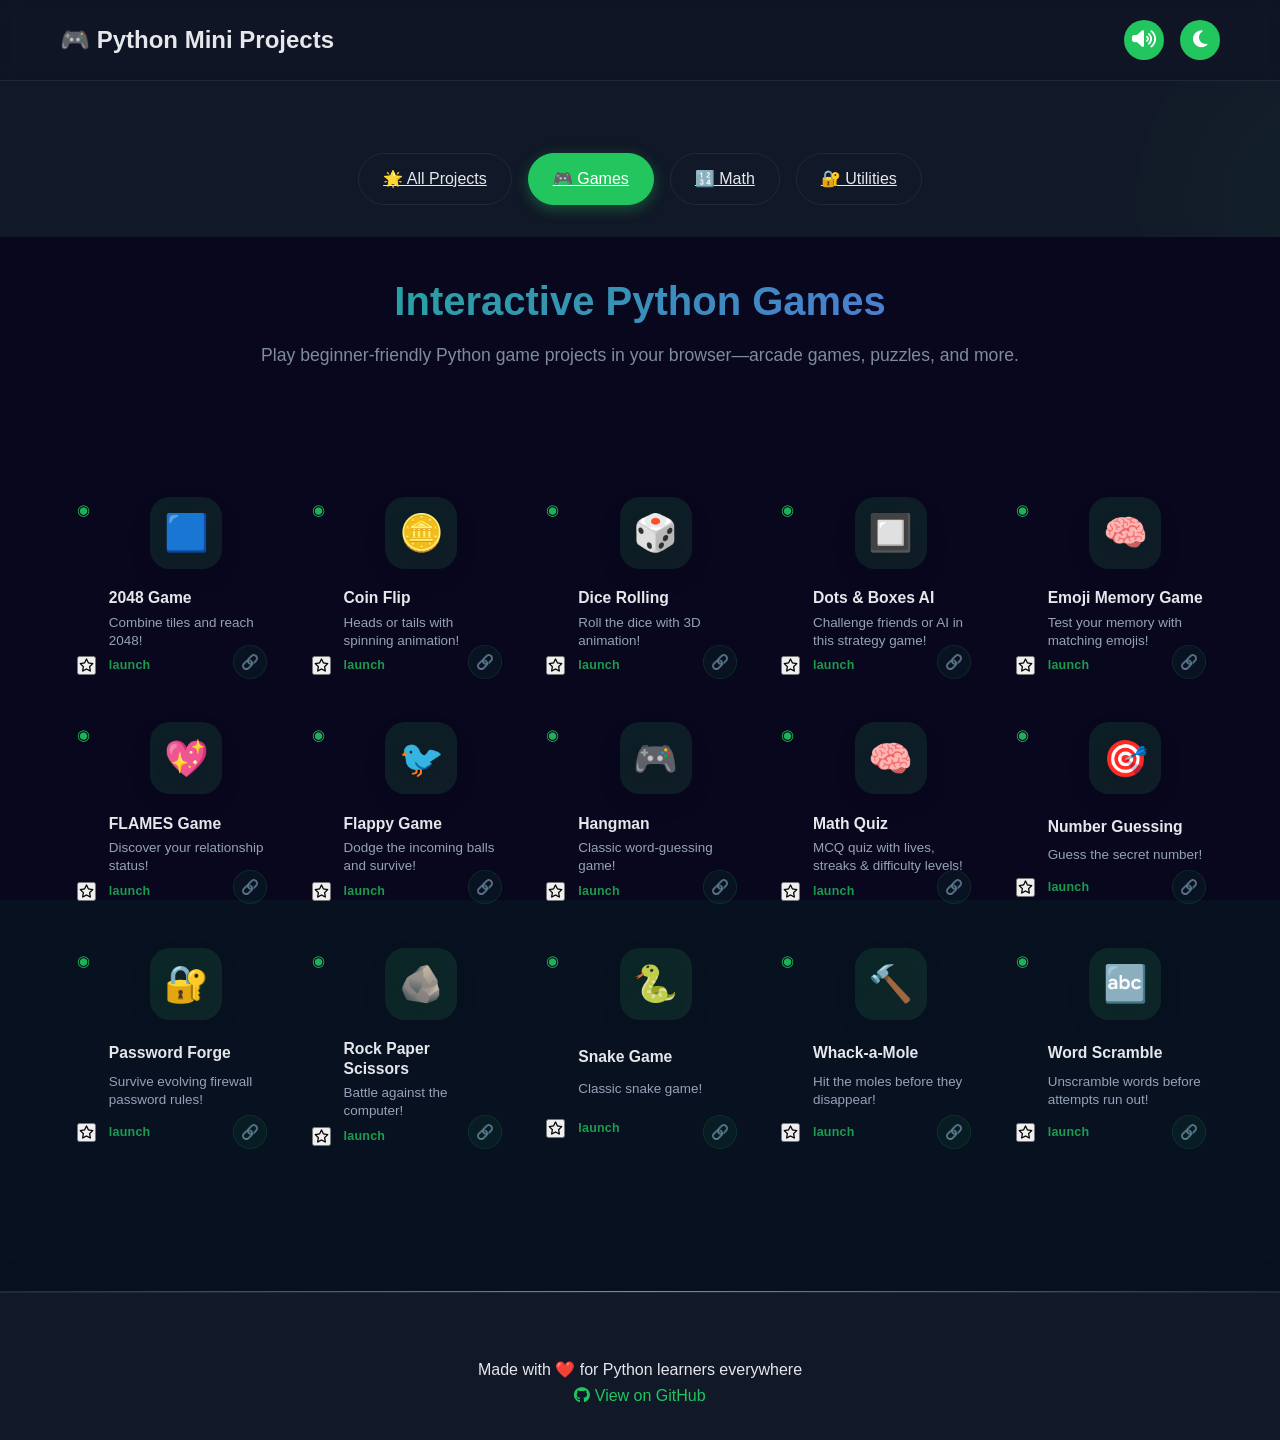
==== commit 4636970f: "Merge remote-tracking branch 'upstream/main' into feature/toh" ====
--- a/web-app/games.html
+++ b/web-app/games.html
@@ -4,14 +4,50 @@
 <head>
     <meta charset="UTF-8">
     <meta name="viewport" content="width=device-width, initial-scale=1.0">
-    <meta name="description" content="Play beginner-friendly Python game projects in your browser—arcade games, puzzles, and more.">
+    <meta name="description" content="Play beginner-friendly Python games in your browser. Arcade games, puzzles, strategy, and memory challenges with sleek dark/light mode UI. Zero installation required.">
     <meta name="color-scheme" content="dark light">
     <meta id="themeColorMeta" name="theme-color" content="#0f172a">
-    <meta property="og:title" content="Games — Python Mini Projects">
-    <meta property="og:description" content="Interactive games—no install required.">
+    
+    <!-- Open Graph / Facebook -->
     <meta property="og:type" content="website">
-    <title>Games - Python Mini Projects</title>
+    <meta property="og:url" content="https://steam-bell-92.github.io/python-mini-project/games.html">
+    <meta property="og:title" content="Python Mini Games - Interactive Web Edition">
+    <meta property="og:description" content="Play beginner-friendly Python games in your browser. Arcade games, puzzles, strategy, and memory challenges with sleek dark/light mode UI. Zero installation required.">
+    <meta property="og:image" content="https://steam-bell-92.github.io/python-mini-project/assets/logo.png">
+    <meta property="og:site_name" content="py.mini() lab">
+
+    <!-- Twitter -->
+    <meta name="twitter:card" content="summary_large_image">
+    <meta name="twitter:url" content="https://steam-bell-92.github.io/python-mini-project/games.html">
+    <meta name="twitter:title" content="Python Mini Games - Interactive Web Edition">
+    <meta name="twitter:description" content="Play beginner-friendly Python games in your browser. Arcade games, puzzles, strategy, and memory challenges with sleek dark/light mode UI. Zero installation required.">
+    <meta name="twitter:image" content="https://steam-bell-92.github.io/python-mini-project/assets/logo.png">
+
+    <!-- Canonical Link -->
+    <link rel="canonical" href="https://steam-bell-92.github.io/python-mini-project/games.html">
+
+    <title>Python Mini Games - Interactive Web Edition</title>
     <link rel="icon" href="assets/favicon.svg" type="image/svg+xml">
+    
+    <!-- Structured Data (JSON-LD) -->
+    <script type="application/ld+json">
+    {
+      "@context": "https://schema.org",
+      "@type": "ItemPage",
+      "name": "Interactive Python Games",
+      "description": "Play beginner-friendly Python arcade games, puzzles, and memory challenges in the browser.",
+      "url": "https://steam-bell-92.github.io/python-mini-project/games.html",
+      "publisher": {
+        "@type": "Organization",
+        "name": "py.mini() lab",
+        "logo": {
+          "@type": "ImageObject",
+          "url": "https://steam-bell-92.github.io/python-mini-project/assets/logo.png"
+        }
+      }
+    }
+    </script>
+
     <link rel="stylesheet" href="css/styles.css">
     <link rel="stylesheet" href="https://cdnjs.cloudflare.com/ajax/libs/font-awesome/6.4.0/css/all.min.css">
     <style>
@@ -61,7 +97,9 @@
     <nav class="navbar" aria-label="Primary">
         <div class="container">
             <div class="logo">
-                <h1>🎮 Python Mini Projects</h1>
+                <a href="index.html" style="text-decoration: none; color: inherit; display: flex; align-items: center; gap: 8px;">
+                    <span style="font-family: 'Space Grotesk', sans-serif; font-size: 1.5rem; font-weight: 700; display: flex; align-items: center; gap: 10px;">🎮 Python Mini Projects</span>
+                </a>
             </div>
             <div class="nav-controls">
                 <button type="button" class="sound-toggle" id="soundToggle" aria-label="Mute sounds">
@@ -87,6 +125,14 @@
                         <a href="utilities.html" class="tab" role="tab">🔐 Utilities</a>
                     </div>
                 </div>
+            </div>
+        </section>
+
+        <!-- Page Title Section -->
+        <section class="page-title-section" style="text-align: center; padding: 2rem 0 1rem 0;">
+            <div class="container">
+                <h1 style="font-size: 2.5rem; font-family: 'Space Grotesk', sans-serif; background: linear-gradient(135deg, #10b981, #6366f1); -webkit-background-clip: text; -webkit-text-fill-color: transparent; background-clip: text; margin: 0;">Interactive Python Games</h1>
+                <p style="color: var(--text-secondary); margin-top: 0.5rem; font-size: 1.1rem; opacity: 0.85;">Play beginner-friendly Python game projects in your browser—arcade games, puzzles, and more.</p>
             </div>
         </section>
 
--- a/web-app/css/styles.css
+++ b/web-app/css/styles.css
@@ -2545,8 +2545,8 @@
 /* ── Share Button ───────────────────────────────────────────────── */
 .btn-share {
     position: absolute;
-    top: 1rem;
-    right: 1rem;
+    bottom: 0.75rem;
+    right: 0.75rem;
     background: rgba(34, 197, 94, 0.1);
     border: 1px solid rgba(34, 197, 94, 0.25);
     border-radius: 50%;
